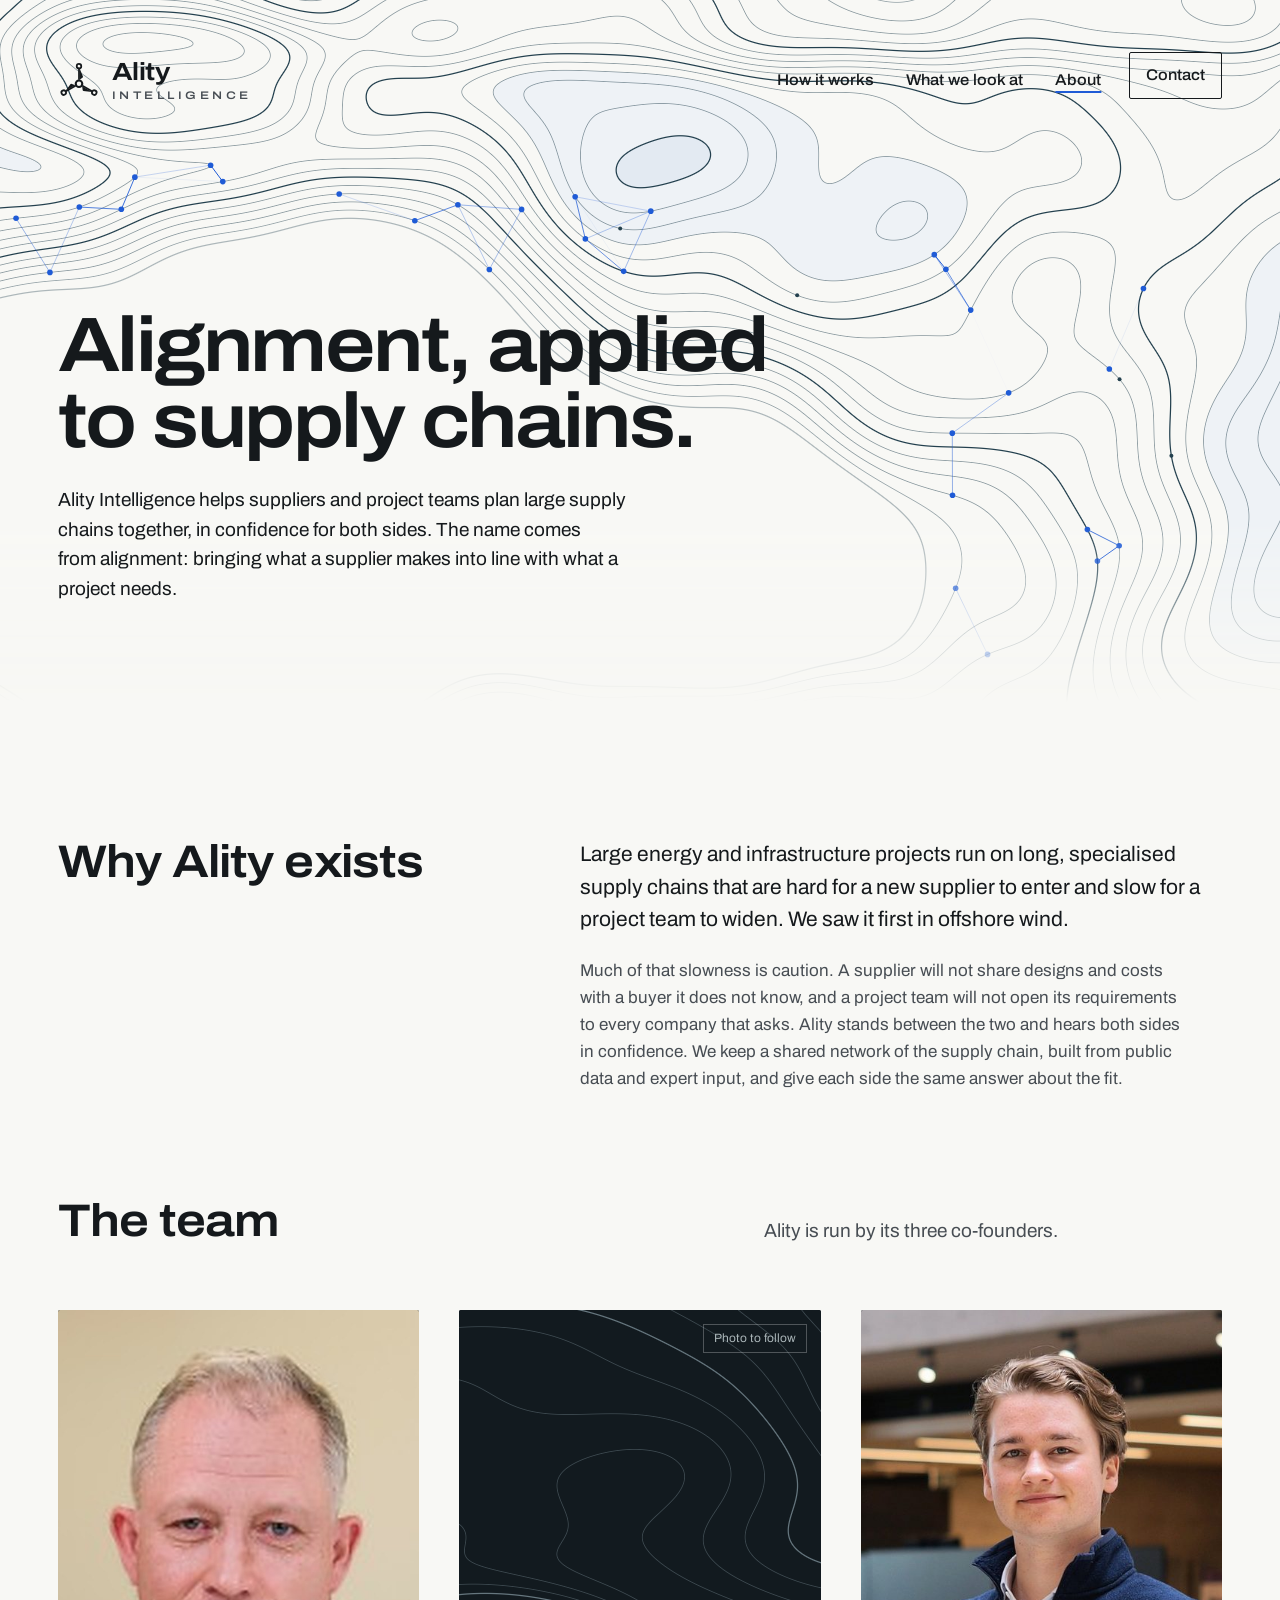
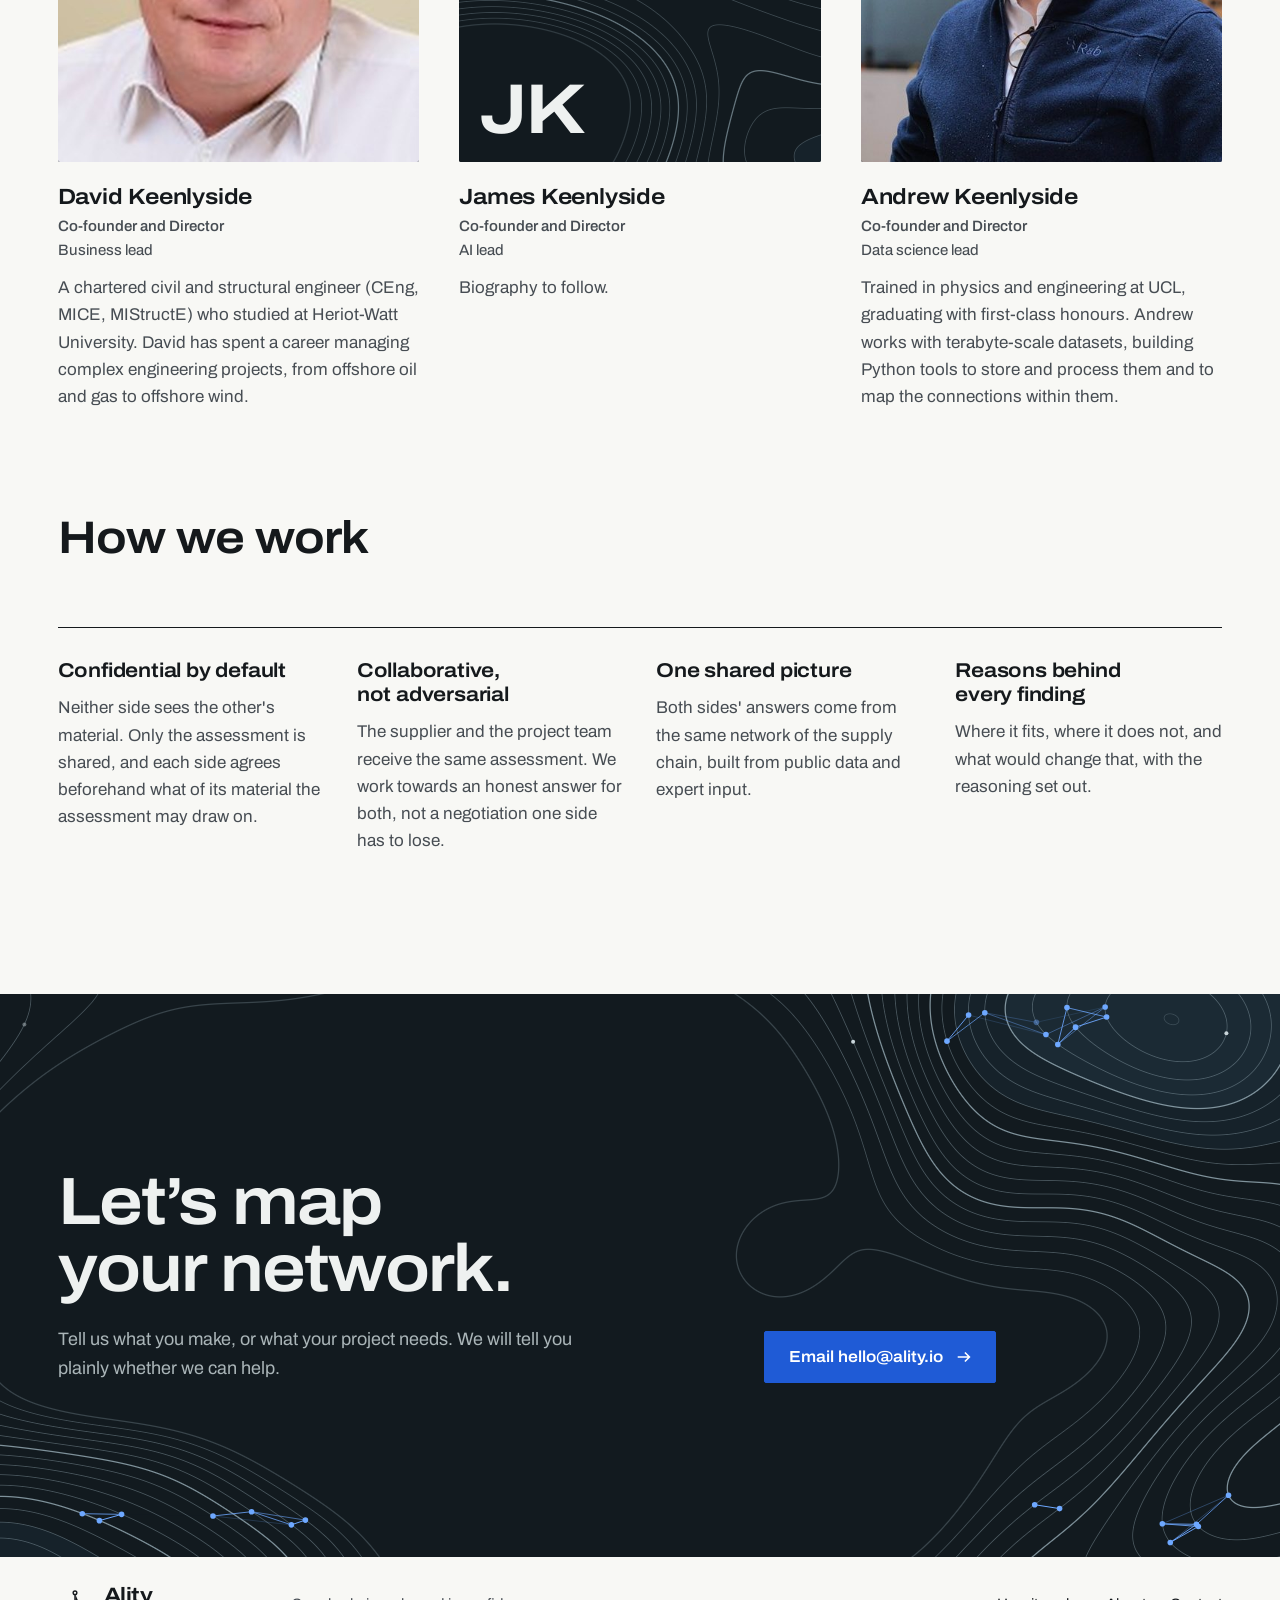
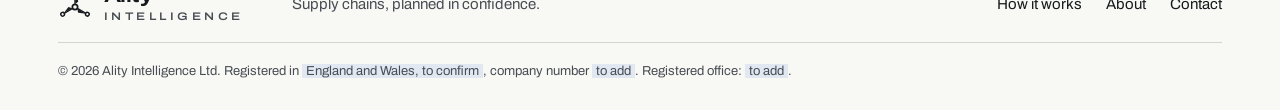
==== about.html @ de08e0d1 "Redesign the site as Ality Intelligence New home and About pages on a moving seabed contour field wh" ====
<!DOCTYPE html>
<html lang="en-GB">
<head>
<meta charset="utf-8">
<meta name="viewport" content="width=device-width, initial-scale=1, viewport-fit=cover">
<title>About · Ality Intelligence</title>
<meta name="description" content="Ality Intelligence helps suppliers and project teams plan large energy and infrastructure supply chains together, in confidence for both sides.">
<meta name="theme-color" content="#f8f8f5">
<meta property="og:type" content="website">
<meta property="og:title" content="About Ality Intelligence">
<meta property="og:description" content="Confidential supply chain planning for energy and infrastructure: where a new supplier fits, and where the risks lie, without either side opening up.">
<!-- TODO: make og:image absolute and add og:url once the domain is live. -->
<meta property="og:image" content="assets/share.jpg">
<meta name="twitter:card" content="summary_large_image">
<link rel="icon" href="assets/favicon.svg" type="image/svg+xml">
<link rel="icon" href="assets/favicon-32.png" sizes="32x32" type="image/png">
<link rel="apple-touch-icon" href="assets/apple-touch-icon.png">
<link rel="preload" href="assets/fonts/archivo-latin-var.woff2" as="font" type="font/woff2" crossorigin>
<link rel="stylesheet" href="css/site.css">
<script>document.documentElement.classList.add("js")</script>
</head>
<body class="page-about">
<svg width="0" height="0" style="position:absolute" aria-hidden="true">
  <defs>
    <g id="blade">
      <rect x="9.5" y="-2.1" width="27.5" height="4.2"/>
      <path d="M9.5 1.5 L14.6 8.1 Q15.6 9.9 17.6 9.4 L36.5 1.5 Z"/>
      <circle cx="42" cy="0" r="5.4" fill="none" stroke="currentColor" stroke-width="4.2"/>
    </g>
    <symbol id="mark" viewBox="0 0 100 100">
      <g class="rotor" fill="currentColor">
        <g transform="translate(50 59)">
          <use href="#blade" transform="rotate(-90)"/>
          <use href="#blade" transform="rotate(30)"/>
          <use href="#blade" transform="rotate(150)"/>
          <circle r="7.8" fill="none" stroke="currentColor" stroke-width="5"/>
        </g>
      </g>
    </symbol>
    <symbol id="arrow" viewBox="0 0 20 20"><path d="M3 10h13M11 5l5 5-5 5" fill="none" stroke="currentColor" stroke-width="1.8"/></symbol>
  </defs>
</svg>
<a class="skip" href="#main">Skip to content</a>

<header class="hero short field-host" id="hero">
  <canvas class="field" aria-hidden="true"></canvas>
  <canvas class="overlay" aria-hidden="true"></canvas>

  <nav class="nav" aria-label="Main">
    <a class="brand" href="./" aria-label="Ality Intelligence, home">
      <svg aria-hidden="true"><use href="#mark"/></svg>
      <span class="wordmark"><b>Ality</b><span>Intelligence</span></span>
    </a>
    <button class="menu-btn" type="button" aria-expanded="false" aria-controls="menu">Menu<i aria-hidden="true"></i></button>
    <ul id="menu">
      <li><a href="./#how">How it works</a></li>
      <li><a href="./#covers">What we look at</a></li>
      <li><a href="about.html" aria-current="page">About</a></li>
      <li class="keep"><a class="nav-cta" href="#contact">Contact</a></li>
    </ul>
  </nav>

  <div class="hero-copy">
    <div class="wrap">
      <div class="inner" data-enter>
        <h1>Alignment, applied to supply chains.</h1>
        <p class="lede">Ality Intelligence helps suppliers and project teams plan large supply chains together, in confidence for both sides. The name comes from alignment: bringing what a supplier makes into line with what a project needs.</p>
      </div>
    </div>
  </div>
</header>

<main id="main">

  <section class="sec" aria-labelledby="why-h">
    <div class="wrap about-intro">
      <h2 id="why-h">Why Ality exists</h2>
      <div>
        <p class="lede">Large energy and infrastructure projects run on long, specialised supply chains that are hard for a new supplier to enter and slow for a project team to widen. We saw it first in offshore wind.</p>
        <p>Much of that slowness is caution. A supplier will not share designs and costs with a buyer it does not know, and a project team will not open its requirements to every company that asks. Ality stands between the two and hears both sides in confidence. We keep a shared network of the supply chain, built from public data and expert input, and give each side the same answer about the fit.</p>
      </div>
    </div>
  </section>

  <section class="sec" style="padding-top:0" aria-labelledby="team-h">
    <div class="wrap">
      <div class="sec-head">
        <h2 id="team-h">The team</h2>
        <p class="lede">Ality is run by its three co-founders.</p>
      </div>
      <div class="team">
        <!-- PLACEHOLDER: swap each remaining portrait field for a 4:5 photo in assets/team/ (see Andrew's), and fill in the biographies. -->
        <article class="person" data-reveal>
          <figure class="portrait photo"><img src="assets/team/david-keenlyside.jpg" width="640" height="800" alt="" loading="lazy" decoding="async"></figure>
          <div>
            <h3>David Keenlyside</h3>
            <p class="role">Co-founder and Director<span>Business lead</span></p>
            <p class="bio">A chartered civil and structural engineer (CEng, MICE, MIStructE) who studied at Heriot-Watt University. David has spent a career managing complex engineering projects, from offshore oil and gas to offshore wind.</p>
          </div>
        </article>
        <article class="person" data-reveal>
          <figure class="portrait night field-host" data-seed="12"><canvas class="field" aria-hidden="true"></canvas><span class="initials" aria-hidden="true">JK</span><span class="pending">Photo to follow</span></figure>
          <div>
            <h3>James Keenlyside</h3>
            <p class="role">Co-founder and Director<span>AI lead</span></p>
            <p class="bio">Biography to follow.</p>
          </div>
        </article>
        <article class="person" data-reveal>
          <figure class="portrait photo"><img src="assets/team/andrew-keenlyside.jpg" srcset="assets/team/andrew-keenlyside-480.jpg 480w, assets/team/andrew-keenlyside.jpg 960w" sizes="(max-width: 860px) 92vw, 30vw" width="960" height="1200" alt="" loading="lazy" decoding="async"></figure>
          <div>
            <h3>Andrew Keenlyside</h3>
            <p class="role">Co-founder and Director<span>Data science lead</span></p>
            <p class="bio">Trained in physics and engineering at UCL, graduating with first-class honours. Andrew works with terabyte-scale datasets, building Python tools to store and process them and to map the connections within them.</p>
          </div>
        </article>
      </div>
    </div>
  </section>

  <section class="sec" style="padding-top:0" aria-labelledby="work-h">
    <div class="wrap">
      <div class="sec-head">
        <h2 id="work-h">How we work</h2>
      </div>
      <div class="principles">
        <div data-reveal><h3>Confidential by default</h3><p>Neither side sees the other's material. Only the assessment is shared, and each side agrees beforehand what of its material the assessment may draw on.</p></div>
        <div data-reveal><h3>Collaborative, not adversarial</h3><p>The supplier and the project team receive the same assessment. We work towards an honest answer for both, not a negotiation one side has to lose.</p></div>
        <div data-reveal><h3>One shared picture</h3><p>Both sides' answers come from the same network of the supply chain, built from public data and expert input.</p></div>
        <div data-reveal><h3>Reasons behind every finding</h3><p>Where it fits, where it does not, and what would change that, with the reasoning set out.</p></div>
      </div>
    </div>
  </section>

</main>

<footer id="contact">
  <div class="close-band night field-host">
  <canvas class="field" aria-hidden="true"></canvas>
  <canvas class="overlay" aria-hidden="true"></canvas>
  <div class="wrap close">
    <div>
      <h2>Let’s map your network.</h2>
      <p>Tell us what you make, or what your project needs. We will tell you plainly whether we can help.</p>
    </div>
    <div class="contact">
      <a class="btn" href="mailto:hello@ality.io?subject=Supply%20chain">Email hello@ality.io<svg aria-hidden="true"><use href="#arrow"/></svg></a>
    </div>
  </div>
  </div>
  <div class="foot">
    <div class="wrap">
      <a class="brand" href="./" aria-label="Ality Intelligence, home">
        <svg aria-hidden="true"><use href="#mark"/></svg>
        <span class="wordmark"><b>Ality</b><span>Intelligence</span></span>
      </a>
      <span>Supply chains, planned in confidence.</span>
      <nav aria-label="Footer">
        <a href="./#how">How it works</a>
        <a href="about.html">About</a>
        <a href="mailto:hello@ality.io">Contact</a>
      </nav>
      <!-- TODO before launch: confirm the legal suffix, and fill in the company number and registered office (UK companies must show both on their website). -->
      <p class="legal">© <span data-year>2026</span> Ality Intelligence Ltd. Registered in <mark>England and Wales, to confirm</mark>, company number <mark>to add</mark>. Registered office: <mark>to add</mark>.</p>
    </div>
  </div>
</footer>

<script src="js/field.js"></script>
<script src="js/site.js"></script>
</body>
</html>
---- css/site.css ----
/* Ality Intelligence.
   A seabed chart: paper, slate depth contours that move like a tide, shallow
   water tinted pale blue, and one blue for links, the main action and anything
   that crosses between two sides. */

@font-face { font-family: "Archivo"; font-style: normal; font-weight: 400 700; font-stretch: 100% 125%; font-display: swap; src: url("../assets/fonts/archivo-latin-var.woff2") format("woff2"); }
@font-face { font-family: "Archivo Fallback"; src: local("Arial"); size-adjust: 104%; ascent-override: 88%; }

:root {
  --paper: #f8f8f5;
  --ink: #15191c;
  --ink-2: #474d53;
  --ink-3: #6a7178;
  --rule: rgba(21, 25, 28, 0.16);
  --slate: #23404e;
  --blue: #1f5bd6;
  --blue-deep: #16429e;
  --night: #121a1f;
  --night-ink: #eef1f0;
  --night-ink-2: #aab5b8;
  --blue-night: #6ea8ff;

  --field-bg: var(--paper);
  --field-line: var(--slate);
  --field-node: var(--slate);
  --field-link: var(--blue);
  --field-shoal: #eef2f6;
  --field-shoal-2: #e3eaf2;

  --font: "Archivo", "Archivo Fallback", "Helvetica Neue", Arial, sans-serif;
  --gutter: max(20px, 4.5vw);
  --max: 1240px;
  --s4: 40px; --s5: 64px; --s6: 104px; --s7: 136px;
  color-scheme: light;
}

*, *::before, *::after { box-sizing: border-box; }
html { -webkit-text-size-adjust: 100%; scroll-behavior: smooth; }
@media (prefers-reduced-motion: reduce) { html { scroll-behavior: auto; } }
body {
  margin: 0; background: var(--paper); color: var(--ink);
  font-family: var(--font); font-size: 1.0625rem; line-height: 1.6;
  -webkit-font-smoothing: antialiased;
}
::selection { background: var(--blue); color: var(--paper); }
img, svg { display: block; max-width: 100%; }
a { color: inherit; text-decoration-thickness: 1px; text-underline-offset: 0.24em; }
a:focus-visible, button:focus-visible { outline: 2px solid var(--blue); outline-offset: 3px; }
html { scrollbar-color: var(--ink-3) var(--paper); scrollbar-width: thin; }

h1, h2, h3 { margin: 0; font-weight: 640; font-variation-settings: "wdth" 112; letter-spacing: -0.02em; text-wrap: balance; line-height: 1.08; }
h1 { font-size: clamp(2.6rem, 1.3rem + 4.4vw, 5.25rem); letter-spacing: -0.032em; line-height: 0.98; }
h2 { font-size: clamp(1.9rem, 1.25rem + 2vw, 3rem); }
h3 { font-size: 1.25rem; letter-spacing: -0.01em; line-height: 1.2; }
p { margin: 0; text-wrap: pretty; }
.lede { font-size: 1.1875rem; line-height: 1.55; color: var(--ink-2); max-width: 34em; }

.wrap { width: 100%; max-width: calc(var(--max) + 2 * var(--gutter)); margin: 0 auto; padding-left: max(var(--gutter), env(safe-area-inset-left, 0px)); padding-right: max(var(--gutter), env(safe-area-inset-right, 0px)); }
.skip { position: absolute; left: 12px; top: -60px; z-index: 50; background: var(--ink); color: var(--paper); padding: 10px 14px; }
.skip:focus { top: 12px; }

/* ---------- buttons and links ---------- */
.btn {
  display: inline-flex; align-items: center; gap: 12px;
  padding: 16px 22px 16px 24px; border: 1px solid var(--blue); border-radius: 2px;
  background: var(--blue); color: #fff;
  font: 600 1rem/1 var(--font); font-variation-settings: "wdth" 108;
  text-decoration: none; cursor: pointer;
  transition: background-color .18s ease, transform .12s ease;
}
.btn svg { width: 18px; height: 18px; transition: transform .25s cubic-bezier(.2, .8, .2, 1); }
.btn:hover { background: var(--blue-deep); border-color: var(--blue-deep); }
.btn:hover svg { transform: translateX(4px); }
.btn:active { transform: translateY(1px); }
.link { font-weight: 560; font-variation-settings: "wdth" 108; text-decoration: underline; text-decoration-color: var(--rule); text-underline-offset: 0.32em; transition: text-decoration-color .18s ease; }
.link:hover { text-decoration-color: currentColor; }

/* ---------- the contour field ---------- */
.field-host { position: relative; overflow: hidden; isolation: isolate; background: var(--field-bg); }
.field-host > canvas { position: absolute; inset: 0; width: 100%; height: 100%; }
.field-host > canvas.overlay { pointer-events: none; }
.hero > canvas { -webkit-mask-image: linear-gradient(to bottom, #000 calc(100% - 180px), transparent); mask-image: linear-gradient(to bottom, #000 calc(100% - 180px), transparent); }

/* ---------- nav ---------- */
.nav {
  position: absolute; z-index: 4; top: 0; left: 0; right: 0;
  display: flex; align-items: center; justify-content: space-between; gap: 24px;
  padding: 22px max(var(--gutter), env(safe-area-inset-left, 0px)) 0;
}
.brand { display: inline-flex; align-items: center; gap: 12px; text-decoration: none; color: var(--ink); }
.brand svg { width: 42px; height: 42px; flex: none; }
.brand .rotor { transform-origin: 50px 59px; transition: transform .9s cubic-bezier(.3, .7, .2, 1); }
.brand:hover .rotor { transform: rotate(120deg); }
.wordmark { display: flex; flex-direction: column; line-height: 1; }
.wordmark b { font-size: 1.55rem; font-weight: 680; font-variation-settings: "wdth" 115; letter-spacing: -0.02em; }
.wordmark span { font-size: 0.6875rem; font-weight: 560; letter-spacing: 0.32em; text-transform: uppercase; font-variation-settings: "wdth" 120; margin-top: 5px; color: var(--ink-2); }
.nav ul { list-style: none; margin: 0; padding: 0; display: flex; gap: 4px; align-items: center; }
.nav li a { display: block; padding: 10px 14px; text-decoration: none; font-weight: 520; font-size: 0.9688rem; font-variation-settings: "wdth" 106; }
.nav li a:hover, .nav li a[aria-current="page"] { text-decoration: underline; text-decoration-color: var(--blue); text-decoration-thickness: 2px; text-underline-offset: 0.36em; }
.nav li a.nav-cta { border: 1px solid var(--ink); border-radius: 2px; margin-left: 10px; padding: 10px 16px; }
.nav li a.nav-cta:hover { background: var(--ink); color: var(--paper); text-decoration: none; }
.menu-btn { display: none; align-items: center; gap: 10px; padding: 10px 14px; background: var(--paper); border: 1px solid var(--ink); border-radius: 2px; font: 560 0.9688rem/1 var(--font); font-variation-settings: "wdth" 106; color: var(--ink); cursor: pointer; }
.menu-btn i { position: relative; width: 16px; height: 10px; border-top: 1.5px solid currentColor; border-bottom: 1.5px solid currentColor; transition: transform .2s ease; }
.nav.open .menu-btn i { transform: scaleY(0.2); }

/* ---------- hero ---------- */
.hero { height: 100svh; min-height: 660px; max-height: 1040px; }
.hero.short { height: clamp(560px, 78svh, 760px); min-height: 0; }
.hero-copy { position: absolute; z-index: 3; left: 0; right: 0; bottom: clamp(56px, 11vh, 120px); }
.hero-copy .inner { max-width: 760px; }
.hero h1 { margin-bottom: 26px; }
.hero .lede { color: var(--ink); max-width: 33em; }
.hero .actions { display: flex; flex-wrap: wrap; align-items: center; gap: 16px 28px; margin-top: 34px; }

/* ---------- sections ---------- */
.sec { padding-top: var(--s7); padding-bottom: var(--s6); }
.sec.last { padding-bottom: 0; }
.sec-head { display: grid; grid-template-columns: minmax(0, 7fr) minmax(0, 5fr); gap: var(--s4) var(--s5); align-items: end; margin-bottom: var(--s5); }

/* the two sides of the problem */
.pair { display: grid; grid-template-columns: repeat(2, minmax(0, 1fr)); gap: var(--s5); }
.side { border-top: 1px solid var(--ink); padding-top: 26px; }
.side h3 { font-size: 1.5rem; margin-bottom: 14px; }
.side p { color: var(--ink-2); max-width: 30em; }

/* confidential by design: what each side keeps, the limit line between them */
.boundary { display: grid; grid-template-columns: minmax(0, 1fr) 112px minmax(0, 1fr); border-top: 1px solid var(--ink); }
.keep { padding: 30px 0 40px; }
.keep h3 { margin-bottom: 16px; }
.keep ul { list-style: none; margin: 0; padding: 0; }
.keep li { padding: 13px 0; border-top: 1px solid var(--rule); color: var(--ink-2); }
.limit { position: relative; display: flex; justify-content: center; }
/* a chart's limit line: long dashes with a short cross tick */
.limit::before { content: ""; position: absolute; top: 0; bottom: 0; left: 50%; width: 9px; margin-left: -4px;
  background: linear-gradient(var(--ink), var(--ink)) center / 1.5px 100% no-repeat;
  -webkit-mask: repeating-linear-gradient(to bottom, #000 0 14px, transparent 14px 20px, #000 20px 21.5px, transparent 21.5px 27px);
  mask: repeating-linear-gradient(to bottom, #000 0 14px, transparent 14px 20px, #000 20px 21.5px, transparent 21.5px 27px); }
.limit::after { content: ""; position: absolute; top: 0; bottom: 0; left: 50%; width: 9px; margin-left: -4.5px;
  background: repeating-linear-gradient(to bottom, transparent 0 20px, var(--ink) 20px 21.5px, transparent 21.5px 27px); }
.limit span { position: absolute; top: 30px; left: calc(50% + 12px);
  writing-mode: vertical-rl; transform: rotate(180deg); font-size: 0.75rem; font-weight: 600; letter-spacing: 0.18em; text-transform: uppercase; font-variation-settings: "wdth" 116; color: var(--ink-2); }
.crosses { grid-column: 1 / -1; border-top: 2px solid var(--blue); padding-top: 18px; color: var(--ink-2); }
.crosses strong { color: var(--blue); font-weight: 640; font-variation-settings: "wdth" 112; margin-right: 6px; }
.steps { list-style: none; margin: var(--s5) 0 0; padding: 0; counter-reset: s; display: grid; grid-template-columns: repeat(3, minmax(0, 1fr)); gap: var(--s4); }
.steps li { counter-increment: s; display: grid; grid-template-columns: 30px minmax(0, 1fr); gap: 6px 12px; align-content: start; }
.steps li::before { content: counter(s); grid-row: span 2; font-weight: 640; font-variation-settings: "wdth" 112; color: var(--blue); font-size: 1.125rem; line-height: 1.2; font-feature-settings: "tnum" 1; }
.steps h3 { font-size: 1.125rem; }
.steps p { color: var(--ink-2); font-size: 1rem; }

/* what an assessment covers */
.covers { display: grid; grid-template-columns: minmax(0, 5fr) minmax(0, 7fr); gap: var(--s5); }
.covers .intro { position: sticky; top: 40px; align-self: start; }
.covers .intro h2 { margin-bottom: 22px; }
.covers dl { margin: 0; border-top: 1px solid var(--ink); }
.covers dl > div { display: grid; grid-template-columns: minmax(0, 12em) minmax(0, 1fr); gap: 8px 32px; padding: 28px 0; border-bottom: 1px solid var(--rule); position: relative; }
.covers dl > div::after { content: ""; position: absolute; left: 0; bottom: -1px; height: 1px; width: 0; background: var(--blue); transition: width .5s cubic-bezier(.2, .8, .2, 1); }
.covers dl > div:hover::after { width: 100%; }
.covers dt { font-weight: 640; font-variation-settings: "wdth" 112; font-size: 1.125rem; line-height: 1.35; }
.covers dd { margin: 0; color: var(--ink-2); }

/* night field: pale lines on the dark ground, used for the close */
.night { --field-bg: var(--night); --field-line: #9db3bd; --field-node: #c9d5da; --field-link: var(--blue-night); --field-shoal: #16222a; --field-shoal-2: #1b2a34; color: var(--night-ink); }

/* close */
.close-band { min-height: clamp(520px, 44vw, 640px); display: flex; align-items: center; }
.close { position: relative; z-index: 3; display: grid; grid-template-columns: minmax(0, 7fr) minmax(0, 5fr); gap: var(--s4) var(--s5); align-items: end; padding-top: var(--s6); padding-bottom: var(--s6); }
.close h2 { font-size: clamp(2.6rem, 1.3rem + 3.6vw, 4.6rem); letter-spacing: -0.03em; line-height: 1; margin-bottom: 22px; }
.close p { color: var(--night-ink-2); max-width: 30em; font-size: 1.125rem; }
.night .btn:focus-visible { outline-color: var(--blue-night); }
.close .contact { display: flex; flex-direction: column; gap: 16px; align-items: flex-start; }
.close .contact small { font-size: 0.9375rem; color: var(--ink-2); }

.foot .wrap { display: grid; grid-template-columns: auto minmax(0, 1fr) auto; gap: 20px 48px; align-items: center; padding-top: 28px; padding-bottom: max(28px, env(safe-area-inset-bottom, 0px)); font-size: 0.9375rem; color: var(--ink-2); }
.foot .brand svg { width: 34px; height: 34px; }
.foot .brand .wordmark b { font-size: 1.3rem; }
.foot nav { display: flex; gap: 24px; }
.foot nav a { color: var(--ink); text-decoration: none; }
.foot nav a:hover { text-decoration: underline; }
.foot .legal { grid-column: 1 / -1; padding-top: 18px; border-top: 1px solid var(--rule); font-size: 0.8125rem; }
.foot .legal mark { background: rgba(31, 91, 214, 0.1); color: inherit; padding: 0 4px; }

/* ---------- about ---------- */
.about-intro { display: grid; grid-template-columns: minmax(0, 5fr) minmax(0, 7fr); gap: var(--s5); }
.about-intro .lede { color: var(--ink); font-size: 1.3125rem; margin-bottom: 1em; }
.about-intro p:not(.lede) { color: var(--ink-2); max-width: 36em; }
.team { display: grid; grid-template-columns: repeat(3, minmax(0, 1fr)); gap: var(--s4); }
.person figure { margin: 0 0 22px; }
.portrait { aspect-ratio: 4 / 5; border-radius: 2px; }
.portrait .initials { position: absolute; z-index: 3; left: 20px; bottom: 16px; font-size: clamp(3rem, 2rem + 3vw, 5rem); font-weight: 660; font-variation-settings: "wdth" 120; letter-spacing: -0.03em; line-height: 1; color: var(--night-ink); }
.portrait .pending { position: absolute; z-index: 3; right: 14px; top: 14px; font-size: 0.75rem; color: var(--night-ink-2); border: 1px solid rgba(238, 241, 240, 0.28); padding: 4px 10px; }
.person h3 { font-size: 1.375rem; }
.person .role { color: var(--ink-2); font-weight: 560; font-size: 0.9375rem; margin-top: 4px; }
.person .role span { display: block; font-weight: 450; }
.portrait.photo { position: relative; overflow: hidden; background: var(--night); }
.portrait.photo img { display: block; width: 100%; height: 100%; object-fit: cover; object-position: 50% 24%; }
.person .bio { color: var(--ink-2); margin-top: 12px; max-width: 30em; }
.principles { display: grid; grid-template-columns: repeat(4, minmax(0, 1fr)); gap: 0 32px; border-top: 1px solid var(--ink); }
.principles > div { padding: 30px 0 36px; }
.principles h3 { margin-bottom: 12px; }
.principles p { color: var(--ink-2); }

/* ---------- motion: visible by default, script opts in ---------- */
.js [data-enter] > * { opacity: 0; transform: translateY(18px); transition: opacity .9s ease, transform 1s cubic-bezier(.2, .8, .2, 1); }
.js [data-enter] > :nth-child(2) { transition-delay: .12s; }
.js [data-enter] > :nth-child(3) { transition-delay: .24s; }
.js [data-enter].in > * { opacity: 1; transform: none; }
.js [data-reveal] { opacity: 0; transform: translateY(14px); transition: opacity .7s cubic-bezier(.2, .7, .2, 1), transform .7s cubic-bezier(.2, .7, .2, 1); }
.js [data-reveal].in { opacity: 1; transform: none; }
@media (prefers-reduced-motion: reduce) {
  .js [data-enter] > *, .js [data-reveal] { opacity: 1; transform: none; transition: none; }
}

/* ---------- responsive ---------- */
@media (max-width: 1000px) {
  .js .menu-btn { display: inline-flex; }
  .js .nav ul { display: none; position: absolute; top: calc(100% + 10px); right: max(var(--gutter), env(safe-area-inset-right, 0px)); flex-direction: column; align-items: stretch; gap: 0; min-width: 240px; background: var(--paper); border: 1px solid var(--ink); border-radius: 2px; padding: 8px; box-shadow: 0 12px 32px -12px rgba(21, 25, 28, 0.28); }
  .js .nav.open ul { display: flex; }
  .js .nav li a { padding: 12px 14px; }
  .js .nav li a.nav-cta { margin: 6px 0 0; text-align: center; }
}
@media (max-width: 1100px) {
  .principles { grid-template-columns: repeat(2, minmax(0, 1fr)); }
  .principles > div { border-bottom: 1px solid var(--rule); }
}
@media (max-width: 860px) {
  :root { --s6: 80px; --s7: 100px; }
  .sec-head, .covers, .about-intro, .close { grid-template-columns: minmax(0, 1fr); }
  .covers .intro { position: static; }
  .pair, .steps { grid-template-columns: minmax(0, 1fr); gap: var(--s4); }
  .boundary { grid-template-columns: minmax(0, 1fr) 56px minmax(0, 1fr); }
  .keep h3 { font-size: 1.125rem; }
  .keep li { font-size: 0.9375rem; }
  .team { grid-template-columns: minmax(0, 1fr); gap: var(--s5); }
  .person { display: grid; grid-template-columns: minmax(0, 2fr) minmax(0, 3fr); gap: 22px; align-items: start; }
  .foot .wrap { grid-template-columns: minmax(0, 1fr); }
}
@media (max-width: 560px) {
  body { font-size: 1rem; }
  .nav { padding-top: 16px; }
  .brand svg { width: 36px; height: 36px; }
  .wordmark b { font-size: 1.35rem; }
  .wordmark span { font-size: 0.6875rem; letter-spacing: 0.24em; }
  .hero { min-height: 680px; }
  .hero .lede { font-size: 1.0625rem; }
  .covers dl > div { grid-template-columns: minmax(0, 1fr); }
  .person { grid-template-columns: minmax(0, 1fr); }
  .portrait { aspect-ratio: 4 / 3; }
  .portrait.photo { aspect-ratio: 1 / 1; }
  .portrait.photo img { object-position: 50% 35%; }
  .boundary, .principles { grid-template-columns: minmax(0, 1fr); }
  .principles > div { padding: 24px 0 26px; }
  /* stacked: the limit line runs across between the two sides */
  .limit { height: 40px; align-items: center; }
  .limit::before { top: 50%; bottom: auto; left: 0; right: 0; width: auto; height: 9px; margin: -4.5px 0 0;
    background: linear-gradient(var(--ink), var(--ink)) center / 100% 1.5px no-repeat;
    -webkit-mask: repeating-linear-gradient(to right, #000 0 14px, transparent 14px 20px, #000 20px 21.5px, transparent 21.5px 27px);
    mask: repeating-linear-gradient(to right, #000 0 14px, transparent 14px 20px, #000 20px 21.5px, transparent 21.5px 27px); }
  .limit::after { top: 50%; bottom: auto; left: 0; right: 0; width: auto; height: 9px; margin: -4.5px 0 0;
    background: repeating-linear-gradient(to right, transparent 0 20px, var(--ink) 20px 21.5px, transparent 21.5px 27px); }
  .limit span { position: relative; top: auto; left: auto; z-index: 1; writing-mode: horizontal-tb; transform: none; padding: 0 12px; background: var(--paper); }
  .keep { padding: 26px 0 30px; }
}
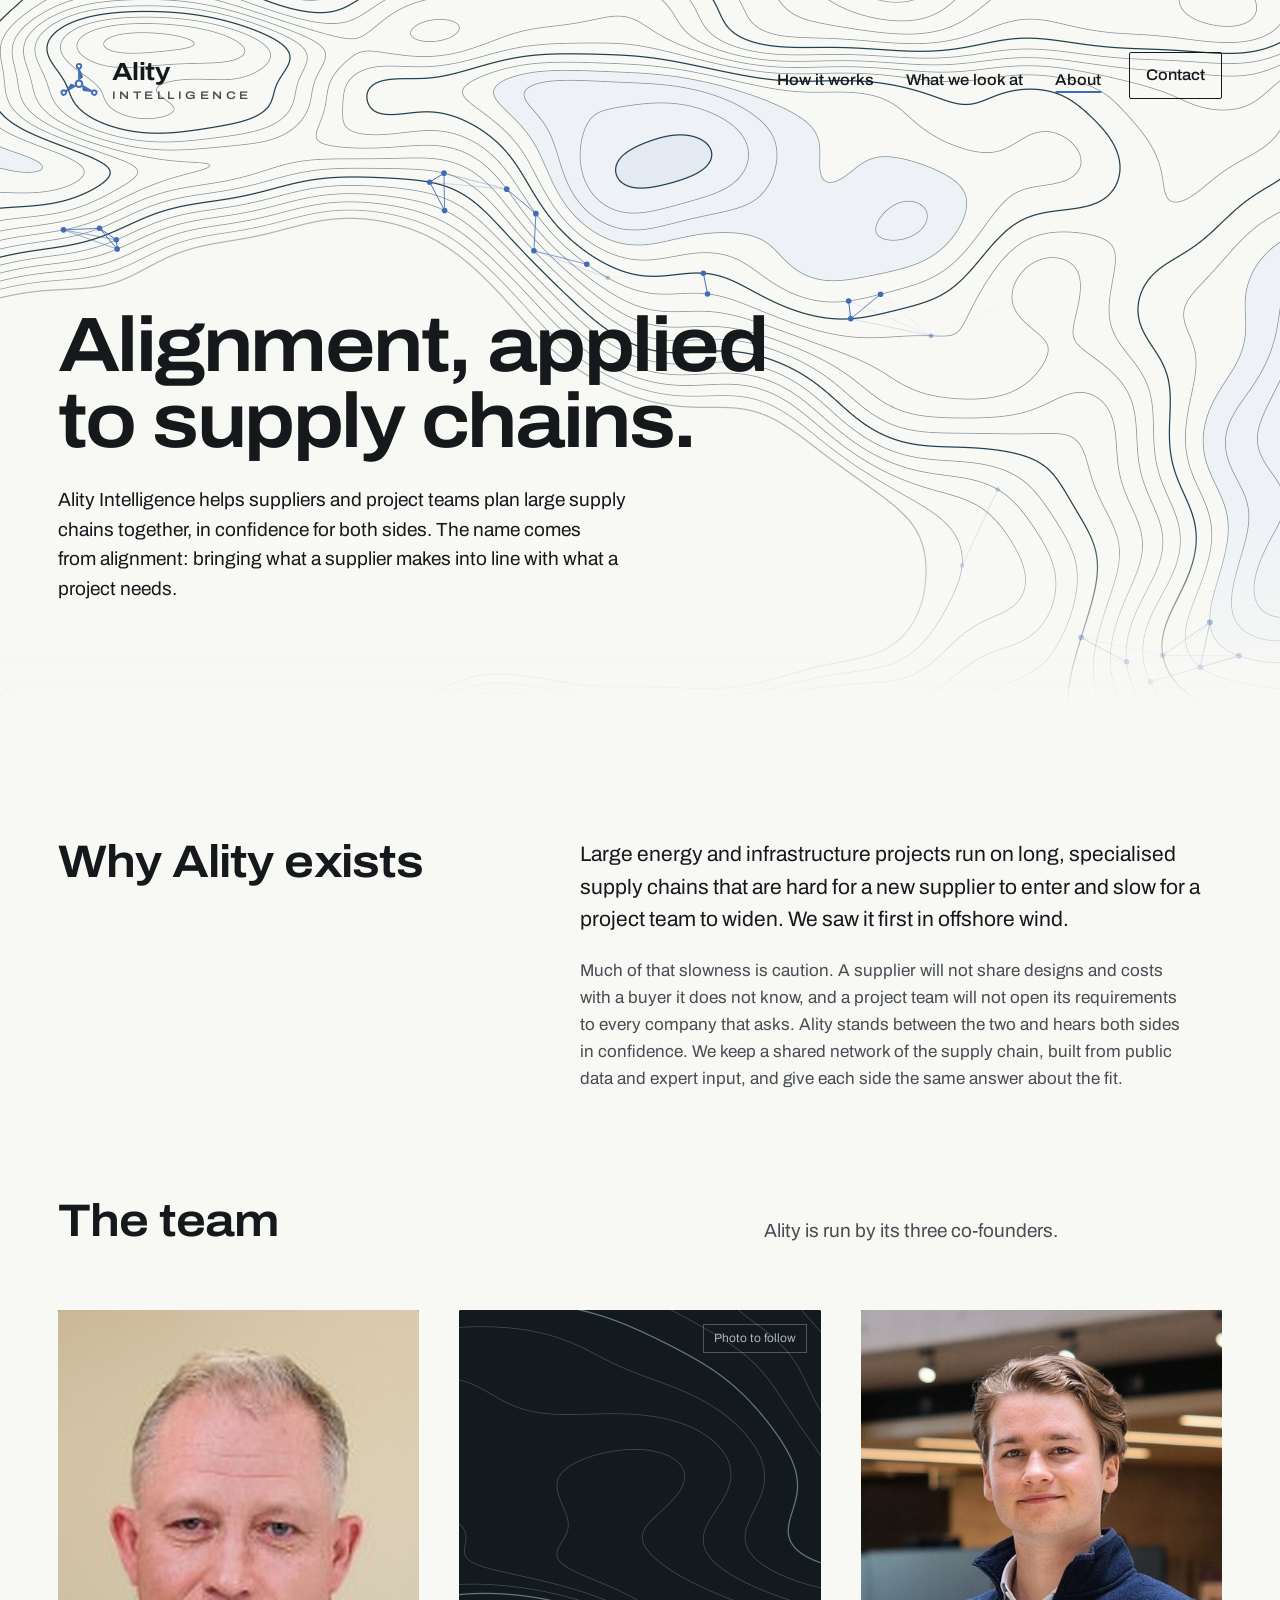
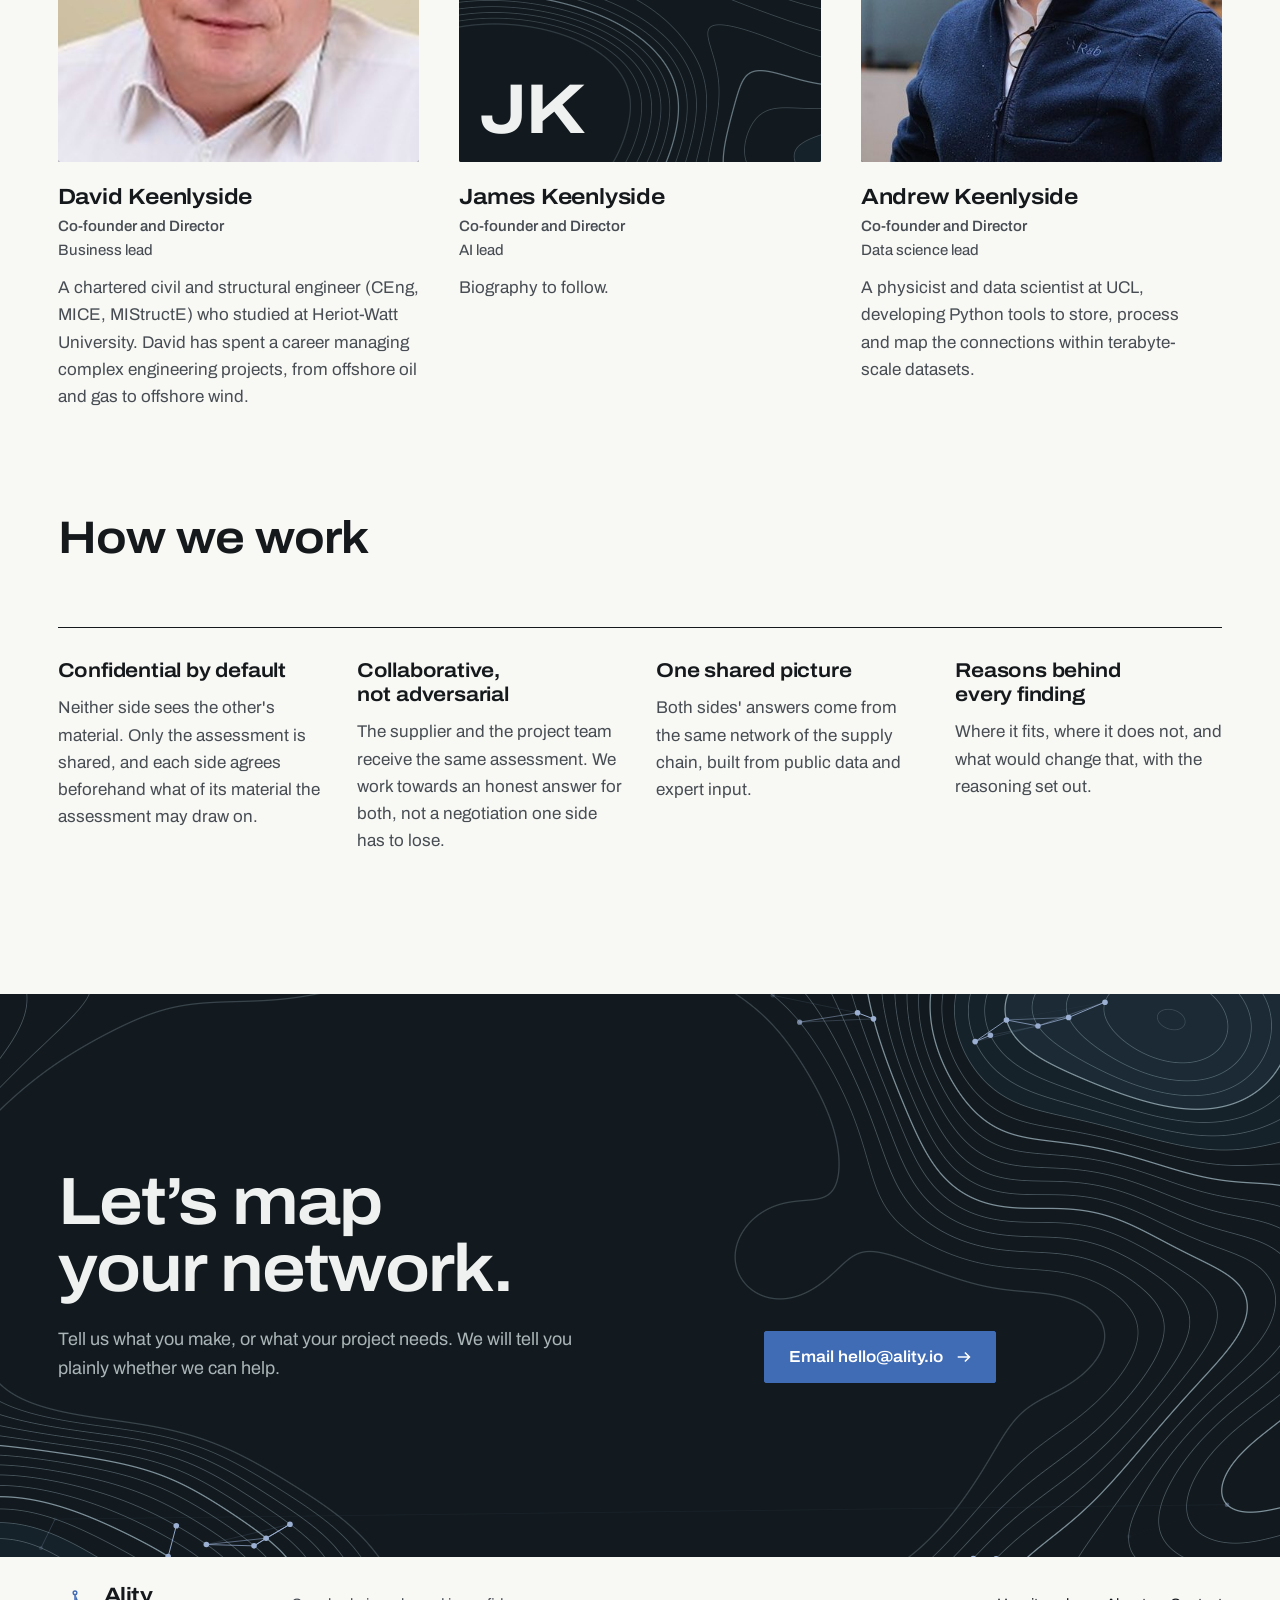
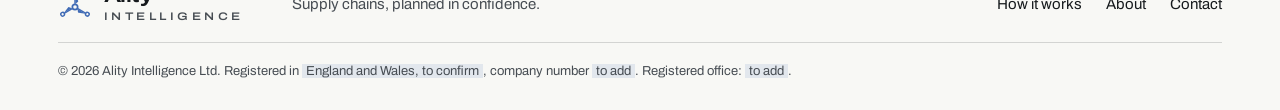
==== commit d06a6588: "Turn the home page into a guided journey over the seabed - Intro: the mark's points become points of" ====
--- a/about.html
+++ b/about.html
@@ -111,7 +111,7 @@
           <div>
             <h3>Andrew Keenlyside</h3>
             <p class="role">Co-founder and Director<span>Data science lead</span></p>
-            <p class="bio">Trained in physics and engineering at UCL, graduating with first-class honours. Andrew works with terabyte-scale datasets, building Python tools to store and process them and to map the connections within them.</p>
+            <p class="bio">A physicist and data scientist at UCL, developing Python tools to store, process and map the connections within terabyte-scale datasets.</p>
           </div>
         </article>
       </div>
--- a/css/site.css
+++ b/css/site.css
@@ -13,12 +13,12 @@
   --ink-3: #6a7178;
   --rule: rgba(21, 25, 28, 0.16);
   --slate: #23404e;
-  --blue: #1f5bd6;
-  --blue-deep: #16429e;
+  --blue: #406bb5;
+  --blue-deep: #3a588d;
   --night: #121a1f;
   --night-ink: #eef1f0;
   --night-ink-2: #aab5b8;
-  --blue-night: #6ea8ff;
+  --blue-night: #9cb0d3;
 
   --field-bg: var(--paper);
   --field-line: var(--slate);
@@ -88,7 +88,7 @@
   padding: 22px max(var(--gutter), env(safe-area-inset-left, 0px)) 0;
 }
 .brand { display: inline-flex; align-items: center; gap: 12px; text-decoration: none; color: var(--ink); }
-.brand svg { width: 42px; height: 42px; flex: none; }
+.brand svg { width: 42px; height: 42px; flex: none; color: var(--blue); }
 .brand .rotor { transform-origin: 50px 59px; transition: transform .9s cubic-bezier(.3, .7, .2, 1); }
 .brand:hover .rotor { transform: rotate(120deg); }
 .wordmark { display: flex; flex-direction: column; line-height: 1; }
@@ -124,7 +124,7 @@
 .side p { color: var(--ink-2); max-width: 30em; }
 
 /* confidential by design: what each side keeps, the limit line between them */
-.boundary { display: grid; grid-template-columns: minmax(0, 1fr) 112px minmax(0, 1fr); border-top: 1px solid var(--ink); }
+.boundary { display: grid; grid-template-columns: minmax(0, 1fr) 96px minmax(0, 1fr); border-top: 1px solid var(--ink); }
 .keep { padding: 30px 0 40px; }
 .keep h3 { margin-bottom: 16px; }
 .keep ul { list-style: none; margin: 0; padding: 0; }
@@ -177,7 +177,7 @@
 .foot nav a { color: var(--ink); text-decoration: none; }
 .foot nav a:hover { text-decoration: underline; }
 .foot .legal { grid-column: 1 / -1; padding-top: 18px; border-top: 1px solid var(--rule); font-size: 0.8125rem; }
-.foot .legal mark { background: rgba(31, 91, 214, 0.1); color: inherit; padding: 0 4px; }
+.foot .legal mark { background: rgba(64, 107, 181, 0.12); color: inherit; padding: 0 4px; }
 
 /* ---------- about ---------- */
 .about-intro { display: grid; grid-template-columns: minmax(0, 5fr) minmax(0, 7fr); gap: var(--s5); }
@@ -199,18 +199,100 @@
 .principles h3 { margin-bottom: 12px; }
 .principles p { color: var(--ink-2); }
 
+/* ---------- home: one seabed behind the whole page ---------- */
+.sea { position: fixed; inset: 0; z-index: 0; pointer-events: none; background: var(--paper);
+  --field-bg: var(--paper); --deep-bg: var(--night); --deep-line: #9db3bd; --deep-link: var(--blue-night); --deep-shoal: #16222a; --deep-shoal-2: #1b2a34; }
+.sea canvas { position: absolute; inset: 0; width: 100%; height: 100%; }
+.page-home .hero, .page-home main, .page-home footer { position: relative; z-index: 1; }
+.page-home .foot { background: var(--paper); }
+/* each chapter holds the screen, so the seabed has room to change around it */
+.page-home main .sec { min-height: 100svh; display: flex; flex-direction: column; justify-content: center; padding-top: var(--s6); padding-bottom: var(--s6); }
+.page-home .close-band { min-height: 100svh; background: var(--night); }
+/* the seabed paints the deep water itself once it is drawing; until then (or without WebGL) the band is solid night */
+.sea-live .page-home .close-band { background: transparent; }
+
+/* the intro: the mark alone on paper, then the field takes it apart */
+.intro-mark { display: none; position: fixed; z-index: 5; left: 50%; top: 50%; width: clamp(96px, 11vw, 150px); height: auto; transform: translate(-50%, -50%); color: var(--blue); pointer-events: none; }
+html.intro .intro-mark { display: block; animation: mark-in .8s cubic-bezier(.2, .8, .2, 1) both; }
+html.intro .intro-mark.out { animation: mark-out .4s ease both; }
+@keyframes mark-out { from { opacity: 1; transform: translate(-50%, -50%); } to { opacity: 0; transform: translate(-50%, -50%); } }
+@keyframes mark-in { from { opacity: 0; transform: translate(-50%, -50%) scale(.86) rotate(-40deg); } to { opacity: 1; transform: translate(-50%, -50%) scale(1) rotate(0); } }
+html.intro body { overflow: hidden; }
+.rail { transition: opacity .9s ease .1s; }
+/* the nav and hero copy ride the intro's camera: hidden until the script takes them over */
+html.intro .nav, html.intro .hero-copy, html.intro .rail { opacity: 0; }
+html.intro .nav, html.intro .hero-copy { transition: none; will-change: transform, opacity; }
+
+/* chapter rail: the chapters as a small graph down the right edge */
+.rail { position: fixed; z-index: 6; top: 50%; right: max(22px, env(safe-area-inset-right, 0px)); transform: translateY(-50%); --progress: 0; }
+.rail ol { position: relative; list-style: none; margin: 0; padding: 0; display: flex; flex-direction: column; gap: 14px; }
+.rail ol::before, .rail ol::after { content: ""; position: absolute; right: 3.5px; top: 4px; bottom: 4px; width: 1px; background: var(--rule); }
+.rail ol::after { background: var(--blue); bottom: auto; height: calc((100% - 8px) * var(--progress)); transition: height .6s cubic-bezier(.2, .8, .2, 1); }
+.rail a { position: relative; display: flex; align-items: center; justify-content: flex-end; gap: 12px; text-decoration: none; color: var(--ink-3); font-size: 0.8125rem; font-weight: 560; font-variation-settings: "wdth" 108; line-height: 1; }
+.rail a::after { content: ""; position: relative; z-index: 1; flex: none; width: 8px; height: 8px; border-radius: 50%; background: var(--paper); border: 1.5px solid currentColor; transition: transform .3s ease, background-color .3s ease; }
+.rail a span { white-space: nowrap; padding: 4px 8px; background: var(--paper); border-radius: 2px; opacity: 0; transform: translateX(6px); transition: opacity .25s ease, transform .25s ease; pointer-events: none; }
+.rail a:hover span, .rail a:focus-visible span, .rail.flash a[aria-current] span { opacity: 1; transform: none; }
+.rail a:hover, .rail a[aria-current] { color: var(--blue); }
+.rail a[aria-current]::after { background: currentColor; transform: scale(1.3); }
+.rail.deep a { color: var(--night-ink-2); }
+.rail.deep a span { background: var(--night); }
+.rail.deep a:hover, .rail.deep a[aria-current] { color: var(--blue-night); }
+.rail.deep ol::before { background: rgba(238, 241, 240, 0.2); }
+.rail.deep ol::after { background: var(--blue-night); }
+.rail.deep a::after { background: var(--night); }
+.rail.deep a[aria-current]::after { background: currentColor; }
+
+/* the story: the chapters on one side, one seabed relief pinned beside them */
+.stage { pointer-events: none; }
+.stage canvas { position: absolute; inset: 0; width: 100%; height: 100%; }
+.story.flat .stage { display: none; }
+@media (min-width: 961px) {
+  .story:not(.flat) { display: grid; grid-template-columns: minmax(0, 1fr) minmax(0, 1fr); column-gap: var(--s5); max-width: calc(var(--max) + 2 * var(--gutter)); margin: 0 auto; padding-left: max(var(--gutter), env(safe-area-inset-left, 0px)); padding-right: max(var(--gutter), env(safe-area-inset-right, 0px)); }
+  .story:not(.flat) > .sec { grid-column: 1; }
+  .story:not(.flat) .wrap { max-width: none; padding-left: 0; padding-right: 0; }
+  .story:not(.flat) .stage { grid-column: 2; grid-row: 1 / span 3; align-self: start; position: sticky; top: 0; height: 100vh; height: 100svh; }
+  .story:not(.flat) .sec-head { grid-template-columns: minmax(0, 1fr); gap: 22px; }
+  .story:not(.flat) .steps { grid-template-columns: minmax(0, 1fr); gap: 26px; }
+  .story:not(.flat) .covers { grid-template-columns: minmax(0, 1fr); gap: var(--s4); }
+  .story:not(.flat) .covers .intro { position: static; }
+}
+@media (max-width: 960px) {
+  /* on narrower screens the relief rides along the top while the chapters pass beneath it */
+  .story:not(.flat) .stage { position: sticky; top: 0; z-index: 2; height: 40vh; height: 40svh; background: linear-gradient(var(--paper) 84%, rgba(248, 248, 245, 0)); }
+  .page-home .story:not(.flat) .sec { min-height: 0; padding-top: var(--s5); }
+}
+/* the two kept sides stack once the chapter column is too narrow for them side by side */
+@media (min-width: 961px) and (max-width: 1180px) {
+  .story:not(.flat) .boundary { grid-template-columns: minmax(0, 1fr); }
+  .story:not(.flat) .limit { height: 40px; align-items: center; }
+  .story:not(.flat) .limit::before { top: 50%; bottom: auto; left: 0; right: 0; width: auto; height: 9px; margin: -4.5px 0 0;
+    background: linear-gradient(var(--ink), var(--ink)) center / 100% 1.5px no-repeat;
+    -webkit-mask: repeating-linear-gradient(to right, #000 0 14px, transparent 14px 20px, #000 20px 21.5px, transparent 21.5px 27px);
+    mask: repeating-linear-gradient(to right, #000 0 14px, transparent 14px 20px, #000 20px 21.5px, transparent 21.5px 27px); }
+  .story:not(.flat) .limit::after { top: 50%; bottom: auto; left: 0; right: 0; width: auto; height: 9px; margin: -4.5px 0 0;
+    background: repeating-linear-gradient(to right, transparent 0 20px, var(--ink) 20px 21.5px, transparent 21.5px 27px); }
+  .story:not(.flat) .limit span { position: relative; top: auto; left: auto; z-index: 1; writing-mode: horizontal-tb; transform: none; padding: 0 12px; background: var(--paper); }
+}
+
+/* headings arrive word by word, coming into focus */
+.js [data-words] .w { display: inline-block; opacity: 0; filter: blur(10px); transform: translateY(0.3em); transition: opacity .8s ease, filter .9s ease, transform .9s cubic-bezier(.2, .8, .2, 1); transition-delay: calc(var(--i) * 60ms); }
+.js [data-words].in .w { opacity: 1; filter: none; transform: none; }
+
 /* ---------- motion: visible by default, script opts in ---------- */
-.js [data-enter] > * { opacity: 0; transform: translateY(18px); transition: opacity .9s ease, transform 1s cubic-bezier(.2, .8, .2, 1); }
+.js [data-enter] > * { opacity: 0; transform: translateY(18px); filter: blur(8px); transition: opacity .9s ease, transform 1s cubic-bezier(.2, .8, .2, 1), filter 1s ease; }
 .js [data-enter] > :nth-child(2) { transition-delay: .12s; }
 .js [data-enter] > :nth-child(3) { transition-delay: .24s; }
-.js [data-enter].in > * { opacity: 1; transform: none; }
+.js [data-enter].in > * { opacity: 1; transform: none; filter: none; }
 .js [data-reveal] { opacity: 0; transform: translateY(14px); transition: opacity .7s cubic-bezier(.2, .7, .2, 1), transform .7s cubic-bezier(.2, .7, .2, 1); }
 .js [data-reveal].in { opacity: 1; transform: none; }
 @media (prefers-reduced-motion: reduce) {
-  .js [data-enter] > *, .js [data-reveal] { opacity: 1; transform: none; transition: none; }
+  .js [data-enter] > *, .js [data-reveal], .js [data-words] .w { opacity: 1; transform: none; filter: none; transition: none; }
 }
 
 /* ---------- responsive ---------- */
+@media (max-width: 1100px) {
+  .rail { display: none; }
+}
 @media (max-width: 1000px) {
   .js .menu-btn { display: inline-flex; }
   .js .nav ul { display: none; position: absolute; top: calc(100% + 10px); right: max(var(--gutter), env(safe-area-inset-right, 0px)); flex-direction: column; align-items: stretch; gap: 0; min-width: 240px; background: var(--paper); border: 1px solid var(--ink); border-radius: 2px; padding: 8px; box-shadow: 0 12px 32px -12px rgba(21, 25, 28, 0.28); }
